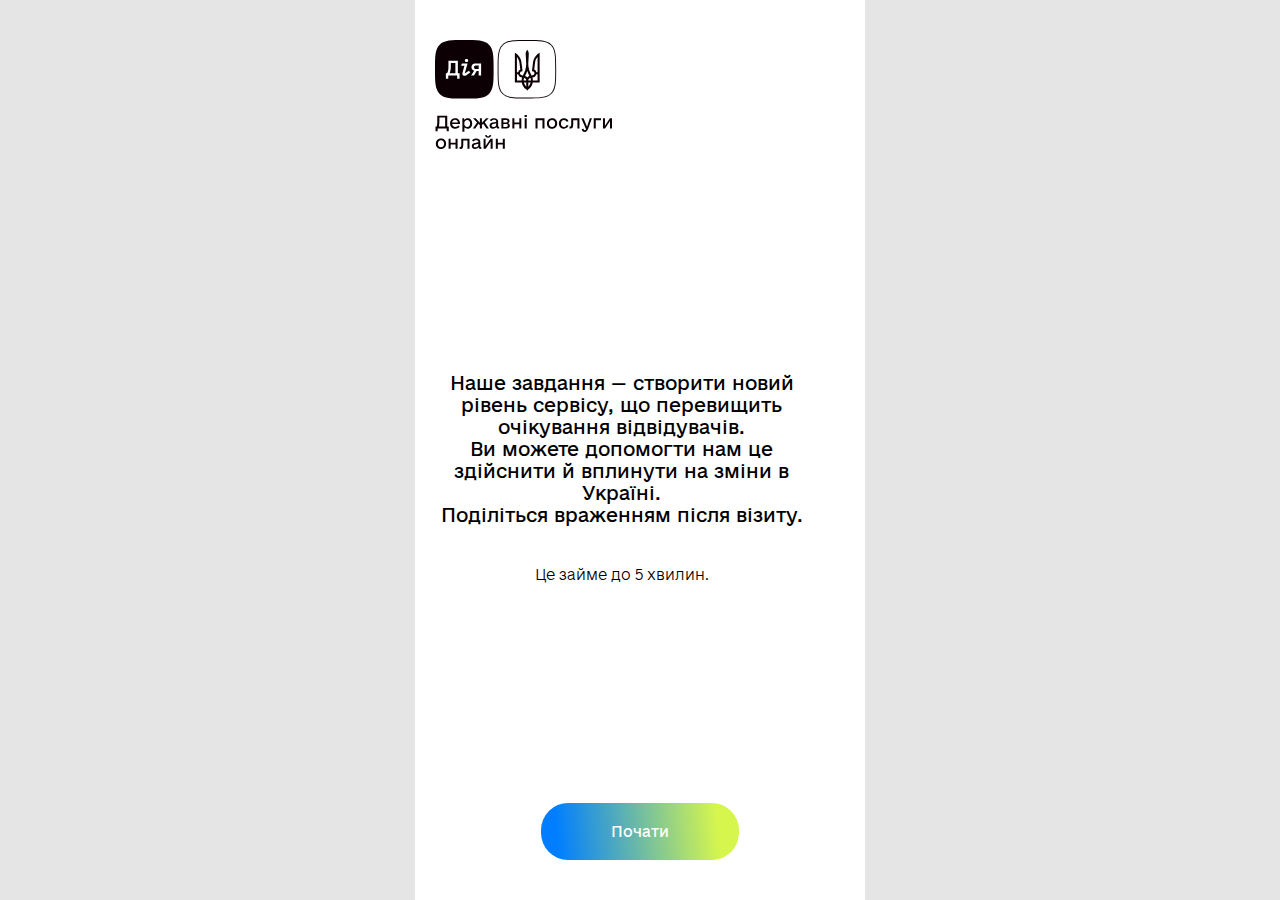
==== index.html @ e730123a "height mobile safari" ====
<!DOCTYPE html>
<html lang="en">
<head>
    <meta charset="UTF-8">
    <meta http-equiv="X-UA-Compatible" content="IE=edge">
    <meta name="viewport" content="width=device-width, initial-scale=1.0">
    <title>Дія: Державні послуги онлайн</title>

    <link rel="stylesheet" href="./font/e-Ukraine/stylesheet.css">
    <link rel="stylesheet" href="./css/style.css?456789">
</head>
<body>
    <div class="page-wrapper">
        <div class="page-inner">
            <div class="start-page">
                <div class="logo">
                    <img src="./img/logo.svg" alt="Logo">
                </div>
                <div class="text-block">
                    <div class="top-text">
                        Наше завдання — створити новий рівень сервісу, що перевищить очікування відвідувачів. <br>
                        Ви можете допомогти нам це здійснити й вплинути на зміни в Україні. <br>
                        Поділіться враженням після візиту. 
                    </div>
                    <div class="btm-text">
                        Це займе до 5 хвилин.
                    </div>
                </div>
                <div class="btn">
                    <a href="./survey.html" class="btn-active">
                        Почати
                    </a>
                </div>
            </div>
        </div>
    </div>
</body>
</html>
---- font/e-Ukraine/stylesheet.css ----
/* This stylesheet generated by Transfonter (https://transfonter.org) on October 3, 2017 10:05 PM */

@font-face {
	font-family: 'e-Ukraine';
	src: url('e-Ukraine-Light.eot');
	src: local('e-Ukraine Light'), local('e-Ukraine-Light'),
		url('e-Ukraine-Light.eot?#iefix') format('embedded-opentype'),
		url('e-Ukraine-Light.woff') format('woff'),
		url('e-Ukraine-Light.ttf') format('truetype');
	font-weight: 300;
	font-style: normal;
}

@font-face {
	font-family: 'e-Ukraine';
	src: url('e-Ukraine-MediumItalic.eot');
	src: local('e-Ukraine Medium Italic'), local('e-Ukraine-MediumItalic'),
		url('e-Ukraine-MediumItalic.eot?#iefix') format('embedded-opentype'),
		url('e-Ukraine-MediumItalic.woff') format('woff'),
		url('e-Ukraine-MediumItalic.ttf') format('truetype');
	font-weight: 500;
	font-style: italic;
}

@font-face {
	font-family: 'e-Ukraine';
	src: url('e-Ukraine-Thin.eot');
	src: local('e-Ukraine Thin'), local('e-Ukraine-Thin'),
		url('e-Ukraine-Thin.eot?#iefix') format('embedded-opentype'),
		url('e-Ukraine-Thin.woff') format('woff'),
		url('e-Ukraine-Thin.ttf') format('truetype');
	font-weight: 100;
	font-style: normal;
}



@font-face {
	font-family: 'e-Ukraine';
	src: url('e-Ukraine-UltraLight.eot');
	src: local('e-Ukraine-UltraLight'), local('e-Ukraine-UltraLight'),
		url('e-Ukraine-UltraLight.eot?#iefix') format('embedded-opentype'),
		url('e-Ukraine-UltraLight.woff') format('woff'),
		url('e-Ukraine-UltraLight.ttf') format('truetype');
	font-weight: 200;
	font-style: normal;
}
@font-face {
	font-family: 'e-Ukraine';
	src: url('e-Ukraine-Bold.eot');
	src: local('e-Ukraine Bold'), local('e-Ukraine-Bold'),
		url('e-Ukraine-Bold.eot?#iefix') format('embedded-opentype'),
		url('e-Ukraine-Bold.woff') format('woff'),
		url('e-Ukraine-Bold.ttf') format('truetype');
	font-weight: bold;
	font-style: normal;
}
@font-face {
	font-family: "e-Ukraine";
	font-display: swap;
	src: url("e-Ukraine-Regular.ttf") format("truetype");
	font-style: normal;
	font-weight: 400;
}

@font-face {
	font-family: 'e-Ukraine';
	src: url('e-Ukraine-Medium.eot');
	src: local('e-Ukraine Medium'), local('e-Ukraine-Medium'),
		url('e-Ukraine-Medium.eot?#iefix') format('embedded-opentype'),
		url('e-Ukraine-Medium.woff') format('woff'),
		url('e-Ukraine-Medium.ttf') format('truetype');
	font-weight: 500;
	font-style: normal;
}
---- css/style.css ----
html, body, div, span, applet, object, iframe, h1, h2, h3, h4, h5, h6, p, blockquote, pre, a, abbr, acronym, address, big, cite, code, del, dfn, em, img, ins, kbd, q, s, samp, small, strike, strong, sub, sup, tt, var, b, u, i, center, dl, dt, dd, ol, ul, li, fieldset, form, label, legend, table, caption, tbody, tfoot, thead, tr, th, td, article, aside, canvas, details, embed, figure, figcaption, footer, header, hgroup, menu, nav, output, ruby, section, summary, time, mark, audio, video {
  margin: 0;
  padding: 0;
  border: 0;
  font-size: 100%;
  font: inherit;
  vertical-align: baseline;
}

/* HTML5 display-role reset for older browsers */
article, aside, details, figcaption, figure, footer, header, hgroup, menu, nav, section {
  display: block;
}

body {
  line-height: 1;
}

ol, ul {
  list-style: none;
}

blockquote, q {
  quotes: none;
}

blockquote:before, blockquote:after {
  content: '';
  content: none;
}

q:before, q:after {
  content: '';
  content: none;
}

table {
  border-collapse: collapse;
  border-spacing: 0;
}

* {
  -webkit-box-sizing: border-box;
          box-sizing: border-box;
  font-family: "e-Ukraine", Helvetica, Arial;
}

*::-webkit-scrollbar-track {
  -webkit-box-shadow: inset 0 0 6px rgba(0, 0, 0, 0.3);
          box-shadow: inset 0 0 6px rgba(0, 0, 0, 0.3);
  border-radius: 5px;
  background-color: #fff;
}

*::-webkit-scrollbar {
  width: 10px;
  background-color: #fff;
}

*::-webkit-scrollbar-thumb {
  border-radius: 5px;
  -webkit-box-shadow: inset 0 0 3px rgba(0, 0, 0, 0.1);
          box-shadow: inset 0 0 3px rgba(0, 0, 0, 0.1);
  background-color: #000000;
}

html,
body {
  height: 100vh;
  height: calc(var(--vh, 1vh) * 100);
  height: -webkit-fill-available;
  min-height: initial;
  background: #E5E5E5;
}

.page-wrapper {
  max-width: 450px;
  margin: auto;
  width: 100%;
  height: -webkit-fill-available;
  height: 100%;
  height: calc(100vh - calc(100vh - 100%));
  overflow: auto;
  background: #fff;
  position: relative;
}

.page-wrapper .page-inner {
  width: 100%;
  height: 100%;
  overflow-y: auto;
  padding: 40px 20px;
}

.page-wrapper .logo {
  max-width: 180px;
}

.page-wrapper .logo img {
  width: 100%;
}

.page-wrapper .start-page {
  height: 100%;
  display: -webkit-box;
  display: -webkit-flex;
  display: -ms-flexbox;
  display: flex;
  -webkit-box-align: start;
  -webkit-align-items: flex-start;
      -ms-flex-align: start;
          align-items: flex-start;
  -webkit-box-pack: justify;
  -webkit-justify-content: space-between;
      -ms-flex-pack: justify;
          justify-content: space-between;
  -webkit-box-orient: vertical;
  -webkit-box-direction: normal;
  -webkit-flex-direction: column;
      -ms-flex-direction: column;
          flex-direction: column;
}

.page-wrapper .start-page .text-block {
  max-width: 373px;
  padding-top: 60px;
  padding-bottom: 60px;
}

.page-wrapper .start-page .text-block .top-text {
  font-family: "e-Ukraine", Helvetica, Arial;
  font-size: 18px;
  line-height: 22px;
  text-align: center;
  color: #000000;
}

.page-wrapper .start-page .text-block .btm-text {
  padding-top: 40px;
  font-family: "e-Ukraine", Helvetica, Arial;
  font-weight: 200;
  font-size: 14px;
  line-height: 17px;
  text-align: center;
  color: #000000;
}

.page-wrapper .start-page .btn {
  display: -webkit-box;
  display: -webkit-flex;
  display: -ms-flexbox;
  display: flex;
  -webkit-align-content: center;
      -ms-flex-line-pack: center;
          align-content: center;
  -webkit-box-pack: center;
  -webkit-justify-content: center;
      -ms-flex-pack: center;
          justify-content: center;
  width: 100%;
}

.page-wrapper .start-page .btn .btn-active {
  background: -webkit-linear-gradient(5.7deg, #007EFF 8.58%, #D7F64D 88.87%);
  background: -o-linear-gradient(5.7deg, #007EFF 8.58%, #D7F64D 88.87%);
  background: linear-gradient(84.3deg, #007EFF 8.58%, #D7F64D 88.87%);
  border-radius: 27px;
  padding: 20px 70px;
  font-family: "e-Ukraine", Helvetica, Arial;
  font-size: 14px;
  line-height: 17px;
  color: #FFFFFF;
  display: block;
  text-align: center;
  text-decoration: none;
  text-transform: none;
  outline: none;
}

.page-wrapper .survey-content {
  width: 100%;
}

.page-wrapper .survey-page {
  position: relative;
  min-height: 100%;
  display: -webkit-box;
  display: -webkit-flex;
  display: -ms-flexbox;
  display: flex;
  -webkit-box-align: start;
  -webkit-align-items: flex-start;
      -ms-flex-align: start;
          align-items: flex-start;
  -webkit-box-pack: justify;
  -webkit-justify-content: space-between;
      -ms-flex-pack: justify;
          justify-content: space-between;
  -webkit-box-orient: vertical;
  -webkit-box-direction: normal;
  -webkit-flex-direction: column;
      -ms-flex-direction: column;
          flex-direction: column;
}

.page-wrapper .survey-page .owl-stage {
  display: -webkit-box;
  display: -webkit-flex;
  display: -ms-flexbox;
  display: flex;
  -webkit-box-align: center;
  -webkit-align-items: center;
      -ms-flex-align: center;
          align-items: center;
}

.page-wrapper .survey-page .owl-item {
  height: 0;
  -webkit-transition: none;
  -o-transition: none;
  transition: none;
  overflow: hidden;
}

.page-wrapper .survey-page .owl-item.active {
  height: auto;
}

.page-wrapper .survey-page .questions-list .question-wrap {
  padding: 10px;
  -webkit-transition: opacity 0.3s ease-in;
  -o-transition: opacity 0.3s ease-in;
  transition: opacity 0.3s ease-in;
}

.page-wrapper .survey-page .questions-list .question-wrap .name {
  font-family: "e-Ukraine", Helvetica, Arial;
  font-style: normal;
  font-weight: normal;
  font-size: 18px;
  line-height: 22px;
  color: #000000;
  padding-top: 20px;
}

.page-wrapper .survey-page .questions-list .question-wrap .answers-list {
  padding-top: 20px;
}

.page-wrapper .survey-page .questions-list .question-wrap .answers-list .answer-item {
  padding-bottom: 20px;
}

.page-wrapper .survey-page .questions-list .question-wrap .answers-list .answer-item input[type=radio],
.page-wrapper .survey-page .questions-list .question-wrap .answers-list .answer-item input[type=checkbox] {
  display: none;
}

.page-wrapper .survey-page .questions-list .question-wrap .answers-list .answer-item input[type=radio]:checked ~ label,
.page-wrapper .survey-page .questions-list .question-wrap .answers-list .answer-item input[type=checkbox]:checked ~ label {
  color: #FFFFFF;
  border-color: #fff;
  background-position: left;
}

.page-wrapper .survey-page .questions-list .question-wrap .answers-list .answer-item p {
  padding: 20px;
  font-family: "e-Ukraine", Helvetica, Arial;
  font-weight: 200;
  font-size: 14px;
  line-height: 17px;
  color: #000000;
  outline: none;
  width: 100%;
  border: none;
  resize: none;
}

.page-wrapper .survey-page .questions-list .question-wrap .answers-list .answer-item textarea {
  padding: 20px;
  font-family: "e-Ukraine", Helvetica, Arial;
  font-weight: 200;
  font-size: 14px;
  line-height: 17px;
  color: #000000;
  outline: none;
  width: 100%;
  border: none;
  resize: none;
  border-bottom: 0.8px solid #000000;
}

.page-wrapper .survey-page .questions-list .question-wrap .answers-list .answer-item label {
  border: 0.8px solid #000000;
  -webkit-box-sizing: border-box;
          box-sizing: border-box;
  border-radius: 27px;
  padding: 10px 20px;
  min-width: 225px;
  min-height: 55px;
  font-family: "e-Ukraine", Helvetica, Arial;
  font-weight: 200;
  font-size: 14px;
  line-height: 17px;
  color: #000000;
  text-align: center;
  display: -webkit-inline-box;
  display: -webkit-inline-flex;
  display: -ms-inline-flexbox;
  display: inline-flex;
  -webkit-box-align: center;
  -webkit-align-items: center;
      -ms-flex-align: center;
          align-items: center;
  -webkit-box-pack: center;
  -webkit-justify-content: center;
      -ms-flex-pack: center;
          justify-content: center;
  background: -webkit-linear-gradient(5.7deg, #007EFF 3%, #D7F64D 35%, #fff 70%, #fff 100%);
  background: -o-linear-gradient(5.7deg, #007EFF 3%, #D7F64D 35%, #fff 70%, #fff 100%);
  background: linear-gradient(84.3deg, #007EFF 3%, #D7F64D 35%, #fff 70%, #fff 100%);
  background-position: right;
  -webkit-background-size: 300% 100%;
          background-size: 300% 100%;
  -webkit-transition: background-position 0.3s ease-in, border-color 0.3s, color 0.3s;
  -o-transition: background-position 0.3s ease-in, border-color 0.3s, color 0.3s;
  transition: background-position 0.3s ease-in, border-color 0.3s, color 0.3s;
}

.page-wrapper .survey-page .questions-list .question-wrap .answers-wd-100 .answer-item label {
  width: 100%;
}

.page-wrapper .survey-page .questions-list .btn-wrap {
  display: -webkit-box;
  display: -webkit-flex;
  display: -ms-flexbox;
  display: flex;
  -webkit-box-align: center;
  -webkit-align-items: center;
      -ms-flex-align: center;
          align-items: center;
  -webkit-box-pack: center;
  -webkit-justify-content: center;
      -ms-flex-pack: center;
          justify-content: center;
  margin-top: 40px;
  margin-bottom: 40px;
}

.page-wrapper .survey-page .questions-list .btn-wrap .btn-next {
  background: -webkit-linear-gradient(5.7deg, #007EFF 8.58%, #D7F64D 88.87%);
  background: -o-linear-gradient(5.7deg, #007EFF 8.58%, #D7F64D 88.87%);
  background: linear-gradient(84.3deg, #007EFF 8.58%, #D7F64D 88.87%);
  border-radius: 27px;
  padding: 20px 70px;
  font-family: "e-Ukraine", Helvetica, Arial;
  font-size: 14px;
  line-height: 17px;
  color: #FFFFFF;
  display: block;
  text-align: center;
  text-decoration: none;
  text-transform: none;
  outline: none;
  max-width: 255px;
  cursor: pointer;
  display: none;
  border: none;
}

.page-wrapper .survey-page .questions-list .hidden {
  display: none;
  width: 0px;
  max-width: 0px;
}

.page-wrapper .survey-btm {
  position: relative;
  bottom: 0px;
  left: 0px;
  right: 0px;
  height: 40px;
  width: 100%;
}

.page-wrapper .survey-btm .line {
  position: absolute;
  bottom: 0px;
  left: 0px;
  right: 0px;
  background: #0C0005;
  border-radius: 20.5px;
  height: 5px;
  -webkit-transition: width 0.3s ease-in;
  -o-transition: width 0.3s ease-in;
  transition: width 0.3s ease-in;
}

@media all and (max-height: 750px) {
  .page-wrapper .page-inner {
    padding: 20px;
  }
  .page-wrapper .logo {
    max-width: 100px;
    height: 60px;
  }
  .page-wrapper .survey-btm {
    height: 20px;
  }
  .page-wrapper .survey-page .questions-list .question-wrap .name {
    font-size: 16px;
    line-height: 20px;
  }
  .page-wrapper .survey-page .questions-list .question-wrap .answers-list .answer-item {
    padding-bottom: 15px;
  }
  .page-wrapper .survey-page .questions-list .question-wrap .answers-list .answer-item label {
    font-size: 12px;
    line-height: 15px;
    min-height: 45px;
  }
}

@media all and (max-height: 550px) {
  .page-wrapper .page-inner {
    padding: 15px;
  }
  .page-wrapper .logo {
    max-width: 80px;
    height: 50px;
  }
  .page-wrapper .survey-btm {
    height: 20px;
  }
  .page-wrapper .survey-page .questions-list .question-wrap .name {
    font-size: 14px;
    line-height: 16px;
  }
  .page-wrapper .survey-page .questions-list .question-wrap .answers-list .answer-item {
    padding-bottom: 10px;
  }
  .page-wrapper .survey-page .questions-list .question-wrap .answers-list .answer-item label {
    font-size: 12px;
    line-height: 14px;
    min-height: 40px;
  }
}
/*# sourceMappingURL=style.css.map */
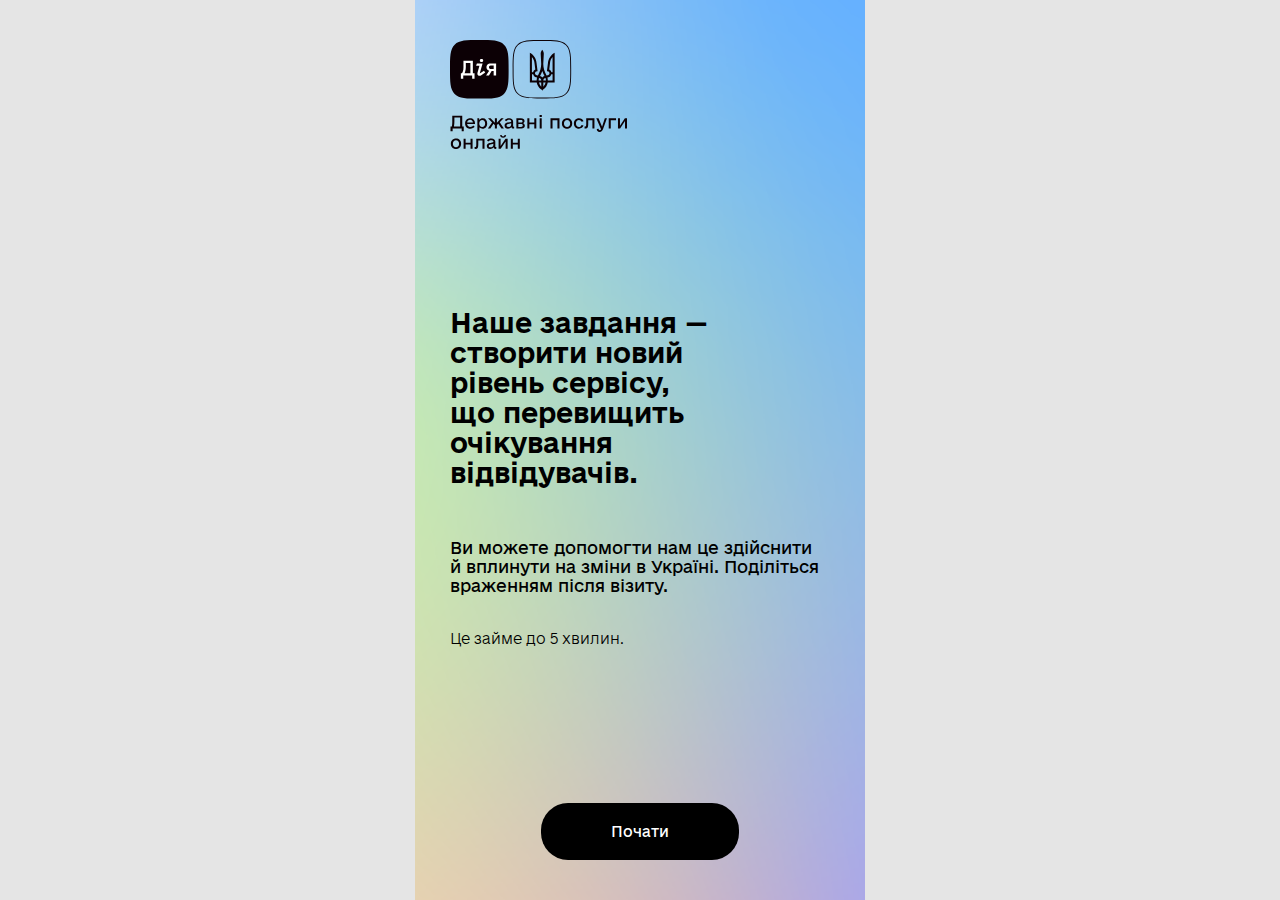
==== commit fcdf2ea0: "version 2" ====
--- a/index.html
+++ b/index.html
@@ -7,32 +7,41 @@
     <title>Дія: Державні послуги онлайн</title>
 
     <link rel="stylesheet" href="./font/e-Ukraine/stylesheet.css">
-    <link rel="stylesheet" href="./css/style.css?456789">
+    <link rel="stylesheet" href="./css/style.css?465784367">
+
+    <script src="./js/jquery-3.4.0.min.js"></script>
 </head>
 <body>
     <div class="page-wrapper">
-        <div class="page-inner">
-            <div class="start-page">
-                <div class="logo">
-                    <img src="./img/logo.svg" alt="Logo">
+        <div class="page-inner start-page">
+            <div class="logo">
+                <img src="./img/logo.svg" alt="Logo">
+            </div>
+            <div class="text-block">
+                <div class="top-text">
+                    Наше завдання — <br>
+                    створити новий <br>
+                    рівень сервісу, <br>
+                    що перевищить <br>
+                    очікування <br>
+                    відвідувачів.
                 </div>
-                <div class="text-block">
-                    <div class="top-text">
-                        Наше завдання — створити новий рівень сервісу, що перевищить очікування відвідувачів. <br>
-                        Ви можете допомогти нам це здійснити й вплинути на зміни в Україні. <br>
-                        Поділіться враженням після візиту. 
-                    </div>
-                    <div class="btm-text">
-                        Це займе до 5 хвилин.
-                    </div>
+                <div class="middle-text">
+                    Ви можете допомогти нам це здійснити й вплинути на зміни 
+                    в Україні. 
+                    Поділіться враженням після візиту. 
                 </div>
-                <div class="btn">
-                    <a href="./survey.html" class="btn-active">
-                        Почати
-                    </a>
+                <div class="btm-text">
+                    Це займе до 5 хвилин.
                 </div>
+            </div>
+            <div class="btn">
+                <a href="./survey.html" class="btn-active">
+                    Почати
+                </a>
             </div>
         </div>
     </div>
+    <script src="./js/script.js"></script>
 </body>
 </html>--- a/font/e-Ukraine/stylesheet.css
+++ b/font/e-Ukraine/stylesheet.css
@@ -9,17 +9,6 @@
 		url('e-Ukraine-Light.ttf') format('truetype');
 	font-weight: 300;
 	font-style: normal;
-}
-
-@font-face {
-	font-family: 'e-Ukraine';
-	src: url('e-Ukraine-MediumItalic.eot');
-	src: local('e-Ukraine Medium Italic'), local('e-Ukraine-MediumItalic'),
-		url('e-Ukraine-MediumItalic.eot?#iefix') format('embedded-opentype'),
-		url('e-Ukraine-MediumItalic.woff') format('woff'),
-		url('e-Ukraine-MediumItalic.ttf') format('truetype');
-	font-weight: 500;
-	font-style: italic;
 }
 
 @font-face {
--- a/css/style.css
+++ b/css/style.css
@@ -48,28 +48,31 @@
 *::-webkit-scrollbar-track {
   -webkit-box-shadow: inset 0 0 6px rgba(0, 0, 0, 0.3);
           box-shadow: inset 0 0 6px rgba(0, 0, 0, 0.3);
-  border-radius: 5px;
+  border-radius: 3px;
   background-color: #fff;
 }
 
 *::-webkit-scrollbar {
-  width: 10px;
+  width: 3px;
   background-color: #fff;
 }
 
 *::-webkit-scrollbar-thumb {
-  border-radius: 5px;
+  border-radius: 3px;
   -webkit-box-shadow: inset 0 0 3px rgba(0, 0, 0, 0.1);
           box-shadow: inset 0 0 3px rgba(0, 0, 0, 0.1);
   background-color: #000000;
 }
 
+:root {
+  --app-height: 100%;
+}
+
 html,
 body {
+  width: 100vw;
   height: 100vh;
-  height: calc(var(--vh, 1vh) * 100);
-  height: -webkit-fill-available;
-  min-height: initial;
+  height: var(--app-height);
   background: #E5E5E5;
 }
 
@@ -77,9 +80,7 @@
   max-width: 450px;
   margin: auto;
   width: 100%;
-  height: -webkit-fill-available;
   height: 100%;
-  height: calc(100vh - calc(100vh - 100%));
   overflow: auto;
   background: #fff;
   position: relative;
@@ -89,7 +90,7 @@
   width: 100%;
   height: 100%;
   overflow-y: auto;
-  padding: 40px 20px;
+  padding: 40px 35px;
 }
 
 .page-wrapper .logo {
@@ -100,7 +101,8 @@
   width: 100%;
 }
 
-.page-wrapper .start-page {
+.page-wrapper .start-page,
+.page-wrapper .last-page {
   height: 100%;
   display: -webkit-box;
   display: -webkit-flex;
@@ -119,33 +121,50 @@
   -webkit-flex-direction: column;
       -ms-flex-direction: column;
           flex-direction: column;
-}
-
-.page-wrapper .start-page .text-block {
+  background: url(./../img/start-page-bg.png);
+  background-position: center;
+  background-repeat: no-repeat;
+  -webkit-background-size: cover;
+          background-size: cover;
+}
+
+.page-wrapper .start-page .text-block,
+.page-wrapper .last-page .text-block {
   max-width: 373px;
-  padding-top: 60px;
-  padding-bottom: 60px;
-}
-
-.page-wrapper .start-page .text-block .top-text {
-  font-family: "e-Ukraine", Helvetica, Arial;
-  font-size: 18px;
-  line-height: 22px;
-  text-align: center;
-  color: #000000;
-}
-
-.page-wrapper .start-page .text-block .btm-text {
   padding-top: 40px;
+  padding-bottom: 40px;
+}
+
+.page-wrapper .start-page .text-block .top-text,
+.page-wrapper .last-page .text-block .top-text {
+  font-family: "e-Ukraine", Helvetica, Arial;
+  font-weight: 600;
+  font-size: 26px;
+  line-height: 30px;
+  color: #000000;
+}
+
+.page-wrapper .start-page .text-block .middle-text,
+.page-wrapper .last-page .text-block .middle-text {
+  font-family: "e-Ukraine", Helvetica, Arial;
+  font-size: 16px;
+  line-height: 19px;
+  color: #000000;
+  padding-top: 50px;
+}
+
+.page-wrapper .start-page .text-block .btm-text,
+.page-wrapper .last-page .text-block .btm-text {
+  padding-top: 35px;
   font-family: "e-Ukraine", Helvetica, Arial;
   font-weight: 200;
   font-size: 14px;
   line-height: 17px;
-  text-align: center;
-  color: #000000;
-}
-
-.page-wrapper .start-page .btn {
+  color: #000000;
+}
+
+.page-wrapper .start-page .btn,
+.page-wrapper .last-page .btn {
   display: -webkit-box;
   display: -webkit-flex;
   display: -ms-flexbox;
@@ -160,10 +179,9 @@
   width: 100%;
 }
 
-.page-wrapper .start-page .btn .btn-active {
-  background: -webkit-linear-gradient(5.7deg, #007EFF 8.58%, #D7F64D 88.87%);
-  background: -o-linear-gradient(5.7deg, #007EFF 8.58%, #D7F64D 88.87%);
-  background: linear-gradient(84.3deg, #007EFF 8.58%, #D7F64D 88.87%);
+.page-wrapper .start-page .btn .btn-active,
+.page-wrapper .last-page .btn .btn-active {
+  background: #000000;
   border-radius: 27px;
   padding: 20px 70px;
   font-family: "e-Ukraine", Helvetica, Arial;
@@ -175,6 +193,21 @@
   text-decoration: none;
   text-transform: none;
   outline: none;
+  max-width: 100%;
+}
+
+.page-wrapper .last-page {
+  -webkit-box-pack: center;
+  -webkit-justify-content: center;
+      -ms-flex-pack: center;
+          justify-content: center;
+}
+
+.page-wrapper .last-page .logo {
+  position: absolute;
+  top: 40px;
+  left: 35px;
+  right: 35px;
 }
 
 .page-wrapper .survey-content {
@@ -226,14 +259,30 @@
   height: auto;
 }
 
-.page-wrapper .survey-page .questions-list .question-wrap {
-  padding: 10px;
+.page-wrapper .survey-page .contact-list {
+  padding-top: 30px;
+}
+
+.page-wrapper .survey-page .contact-list .btn-next {
+  display: block !important;
+}
+
+.page-wrapper .survey-page .questions-list,
+.page-wrapper .survey-page .contact-list {
+  margin-left: -5px;
+  margin-right: -5px;
+}
+
+.page-wrapper .survey-page .questions-list .question-wrap,
+.page-wrapper .survey-page .contact-list .question-wrap {
+  padding: 5px;
   -webkit-transition: opacity 0.3s ease-in;
   -o-transition: opacity 0.3s ease-in;
   transition: opacity 0.3s ease-in;
 }
 
-.page-wrapper .survey-page .questions-list .question-wrap .name {
+.page-wrapper .survey-page .questions-list .question-wrap .name,
+.page-wrapper .survey-page .contact-list .question-wrap .name {
   font-family: "e-Ukraine", Helvetica, Arial;
   font-style: normal;
   font-weight: normal;
@@ -243,27 +292,41 @@
   padding-top: 20px;
 }
 
-.page-wrapper .survey-page .questions-list .question-wrap .answers-list {
+.page-wrapper .survey-page .questions-list .question-wrap .answers-list,
+.page-wrapper .survey-page .contact-list .question-wrap .answers-list {
   padding-top: 20px;
-}
-
-.page-wrapper .survey-page .questions-list .question-wrap .answers-list .answer-item {
+  pointer-events: auto !important;
+}
+
+.page-wrapper .survey-page .questions-list .question-wrap .answers-list .sub-answer,
+.page-wrapper .survey-page .contact-list .question-wrap .answers-list .sub-answer {
+  width: 100%;
+  max-width: 100%;
+}
+
+.page-wrapper .survey-page .questions-list .question-wrap .answers-list .answer-item,
+.page-wrapper .survey-page .contact-list .question-wrap .answers-list .answer-item {
   padding-bottom: 20px;
 }
 
 .page-wrapper .survey-page .questions-list .question-wrap .answers-list .answer-item input[type=radio],
-.page-wrapper .survey-page .questions-list .question-wrap .answers-list .answer-item input[type=checkbox] {
+.page-wrapper .survey-page .questions-list .question-wrap .answers-list .answer-item input[type=checkbox],
+.page-wrapper .survey-page .contact-list .question-wrap .answers-list .answer-item input[type=radio],
+.page-wrapper .survey-page .contact-list .question-wrap .answers-list .answer-item input[type=checkbox] {
   display: none;
 }
 
 .page-wrapper .survey-page .questions-list .question-wrap .answers-list .answer-item input[type=radio]:checked ~ label,
-.page-wrapper .survey-page .questions-list .question-wrap .answers-list .answer-item input[type=checkbox]:checked ~ label {
+.page-wrapper .survey-page .questions-list .question-wrap .answers-list .answer-item input[type=checkbox]:checked ~ label,
+.page-wrapper .survey-page .contact-list .question-wrap .answers-list .answer-item input[type=radio]:checked ~ label,
+.page-wrapper .survey-page .contact-list .question-wrap .answers-list .answer-item input[type=checkbox]:checked ~ label {
   color: #FFFFFF;
   border-color: #fff;
   background-position: left;
 }
 
-.page-wrapper .survey-page .questions-list .question-wrap .answers-list .answer-item p {
+.page-wrapper .survey-page .questions-list .question-wrap .answers-list .answer-item p,
+.page-wrapper .survey-page .contact-list .question-wrap .answers-list .answer-item p {
   padding: 20px;
   font-family: "e-Ukraine", Helvetica, Arial;
   font-weight: 200;
@@ -276,7 +339,8 @@
   resize: none;
 }
 
-.page-wrapper .survey-page .questions-list .question-wrap .answers-list .answer-item textarea {
+.page-wrapper .survey-page .questions-list .question-wrap .answers-list .answer-item textarea,
+.page-wrapper .survey-page .contact-list .question-wrap .answers-list .answer-item textarea {
   padding: 20px;
   font-family: "e-Ukraine", Helvetica, Arial;
   font-weight: 200;
@@ -287,10 +351,42 @@
   width: 100%;
   border: none;
   resize: none;
-  border-bottom: 0.8px solid #000000;
-}
-
-.page-wrapper .survey-page .questions-list .question-wrap .answers-list .answer-item label {
+  border-radius: 0px;
+  min-height: 57px;
+}
+
+.page-wrapper .survey-page .questions-list .question-wrap .answers-list .answer-item textarea:focus ~ .line,
+.page-wrapper .survey-page .contact-list .question-wrap .answers-list .answer-item textarea:focus ~ .line {
+  background-position: right;
+}
+
+.page-wrapper .survey-page .questions-list .question-wrap .answers-list .answer-item .textarea-wrap,
+.page-wrapper .survey-page .contact-list .question-wrap .answers-list .answer-item .textarea-wrap {
+  position: relative;
+}
+
+.page-wrapper .survey-page .questions-list .question-wrap .answers-list .answer-item .textarea-wrap .line,
+.page-wrapper .survey-page .contact-list .question-wrap .answers-list .answer-item .textarea-wrap .line {
+  display: block;
+  position: absolute;
+  bottom: 0px;
+  left: 0px;
+  right: 0px;
+  background: -webkit-gradient(linear, left top, right top, from(#C3AAB2), color-stop(33.3%, #C3AAB2), color-stop(70%, #C3AAB2), color-stop(82.66%, #9ec), color-stop(90.7%, #80C0C8), to(#4B8BFA));
+  background: -webkit-linear-gradient(left, #C3AAB2 0%, #C3AAB2 33.3%, #C3AAB2 70%, #9ec 82.66%, #80C0C8 90.7%, #4B8BFA 100%);
+  background: -o-linear-gradient(left, #C3AAB2 0%, #C3AAB2 33.3%, #C3AAB2 70%, #9ec 82.66%, #80C0C8 90.7%, #4B8BFA 100%);
+  background: linear-gradient(90deg, #C3AAB2 0%, #C3AAB2 33.3%, #C3AAB2 70%, #9ec 82.66%, #80C0C8 90.7%, #4B8BFA 100%);
+  background-position: left;
+  -webkit-background-size: 300% 100%;
+          background-size: 300% 100%;
+  height: 2px;
+  -webkit-transition: background-position 0.3s ease-in;
+  -o-transition: background-position 0.3s ease-in;
+  transition: background-position 0.3s ease-in;
+}
+
+.page-wrapper .survey-page .questions-list .question-wrap .answers-list .answer-item label,
+.page-wrapper .survey-page .contact-list .question-wrap .answers-list .answer-item label {
   border: 0.8px solid #000000;
   -webkit-box-sizing: border-box;
           box-sizing: border-box;
@@ -327,11 +423,59 @@
   transition: background-position 0.3s ease-in, border-color 0.3s, color 0.3s;
 }
 
-.page-wrapper .survey-page .questions-list .question-wrap .answers-wd-100 .answer-item label {
-  width: 100%;
-}
-
-.page-wrapper .survey-page .questions-list .btn-wrap {
+.page-wrapper .survey-page .questions-list .question-wrap .range-labels,
+.page-wrapper .survey-page .contact-list .question-wrap .range-labels {
+  display: -webkit-box;
+  display: -webkit-flex;
+  display: -ms-flexbox;
+  display: flex;
+  -webkit-align-content: center;
+      -ms-flex-line-pack: center;
+          align-content: center;
+  -webkit-box-pack: justify;
+  -webkit-justify-content: space-between;
+      -ms-flex-pack: justify;
+          justify-content: space-between;
+  margin-top: -45px;
+}
+
+.page-wrapper .survey-page .questions-list .question-wrap .range-labels .label,
+.page-wrapper .survey-page .contact-list .question-wrap .range-labels .label {
+  font-family: "e-Ukraine", Helvetica, Arial;
+  font-weight: 200;
+  font-size: 12px;
+  line-height: 17px;
+  color: #000000;
+  font-style: italic;
+  max-width: 120px;
+  opacity: 0;
+  -webkit-transition: opacity 0.3s ease-in;
+  -o-transition: opacity 0.3s ease-in;
+  transition: opacity 0.3s ease-in;
+}
+
+.page-wrapper .survey-page .questions-list .question-wrap .range-labels .label.active,
+.page-wrapper .survey-page .contact-list .question-wrap .range-labels .label.active {
+  opacity: 1;
+}
+
+.page-wrapper .survey-page .questions-list .question-wrap .range-labels .label.label-0,
+.page-wrapper .survey-page .contact-list .question-wrap .range-labels .label.label-0 {
+  text-align: left;
+}
+
+.page-wrapper .survey-page .questions-list .question-wrap .range-labels .label.label-10,
+.page-wrapper .survey-page .contact-list .question-wrap .range-labels .label.label-10 {
+  text-align: right;
+}
+
+.page-wrapper .survey-page .questions-list .question-wrap .answers-wd-100 .answer-item label,
+.page-wrapper .survey-page .contact-list .question-wrap .answers-wd-100 .answer-item label {
+  width: 100%;
+}
+
+.page-wrapper .survey-page .questions-list .btn-wrap,
+.page-wrapper .survey-page .contact-list .btn-wrap {
   display: -webkit-box;
   display: -webkit-flex;
   display: -ms-flexbox;
@@ -348,10 +492,9 @@
   margin-bottom: 40px;
 }
 
-.page-wrapper .survey-page .questions-list .btn-wrap .btn-next {
-  background: -webkit-linear-gradient(5.7deg, #007EFF 8.58%, #D7F64D 88.87%);
-  background: -o-linear-gradient(5.7deg, #007EFF 8.58%, #D7F64D 88.87%);
-  background: linear-gradient(84.3deg, #007EFF 8.58%, #D7F64D 88.87%);
+.page-wrapper .survey-page .questions-list .btn-wrap .btn-next,
+.page-wrapper .survey-page .contact-list .btn-wrap .btn-next {
+  background: #000000;
   border-radius: 27px;
   padding: 20px 70px;
   font-family: "e-Ukraine", Helvetica, Arial;
@@ -364,12 +507,14 @@
   text-transform: none;
   outline: none;
   max-width: 255px;
+  min-width: 200px;
   cursor: pointer;
   display: none;
   border: none;
 }
 
-.page-wrapper .survey-page .questions-list .hidden {
+.page-wrapper .survey-page .questions-list .hidden,
+.page-wrapper .survey-page .contact-list .hidden {
   display: none;
   width: 0px;
   max-width: 0px;
@@ -389,28 +534,33 @@
   bottom: 0px;
   left: 0px;
   right: 0px;
+  height: 5px;
+  background: #E5E5E5;
+}
+
+.page-wrapper .survey-btm .line .progress-line {
+  position: absolute;
+  bottom: 0px;
+  left: 0px;
+  right: 0px;
+  width: 0px;
   background: #0C0005;
-  border-radius: 20.5px;
   height: 5px;
   -webkit-transition: width 0.3s ease-in;
   -o-transition: width 0.3s ease-in;
   transition: width 0.3s ease-in;
 }
 
-@media all and (max-height: 750px) {
+@media screen and (max-width: 375px) {
   .page-wrapper .page-inner {
-    padding: 20px;
+    padding: 30px 20px;
   }
   .page-wrapper .logo {
     max-width: 100px;
-    height: 60px;
-  }
-  .page-wrapper .survey-btm {
-    height: 20px;
   }
   .page-wrapper .survey-page .questions-list .question-wrap .name {
     font-size: 16px;
-    line-height: 20px;
+    line-height: 18px;
   }
   .page-wrapper .survey-page .questions-list .question-wrap .answers-list .answer-item {
     padding-bottom: 15px;
@@ -418,32 +568,8 @@
   .page-wrapper .survey-page .questions-list .question-wrap .answers-list .answer-item label {
     font-size: 12px;
     line-height: 15px;
-    min-height: 45px;
+    padding: 10px 20px;
+    min-height: 50px;
   }
 }
-
-@media all and (max-height: 550px) {
-  .page-wrapper .page-inner {
-    padding: 15px;
-  }
-  .page-wrapper .logo {
-    max-width: 80px;
-    height: 50px;
-  }
-  .page-wrapper .survey-btm {
-    height: 20px;
-  }
-  .page-wrapper .survey-page .questions-list .question-wrap .name {
-    font-size: 14px;
-    line-height: 16px;
-  }
-  .page-wrapper .survey-page .questions-list .question-wrap .answers-list .answer-item {
-    padding-bottom: 10px;
-  }
-  .page-wrapper .survey-page .questions-list .question-wrap .answers-list .answer-item label {
-    font-size: 12px;
-    line-height: 14px;
-    min-height: 40px;
-  }
-}
 /*# sourceMappingURL=style.css.map */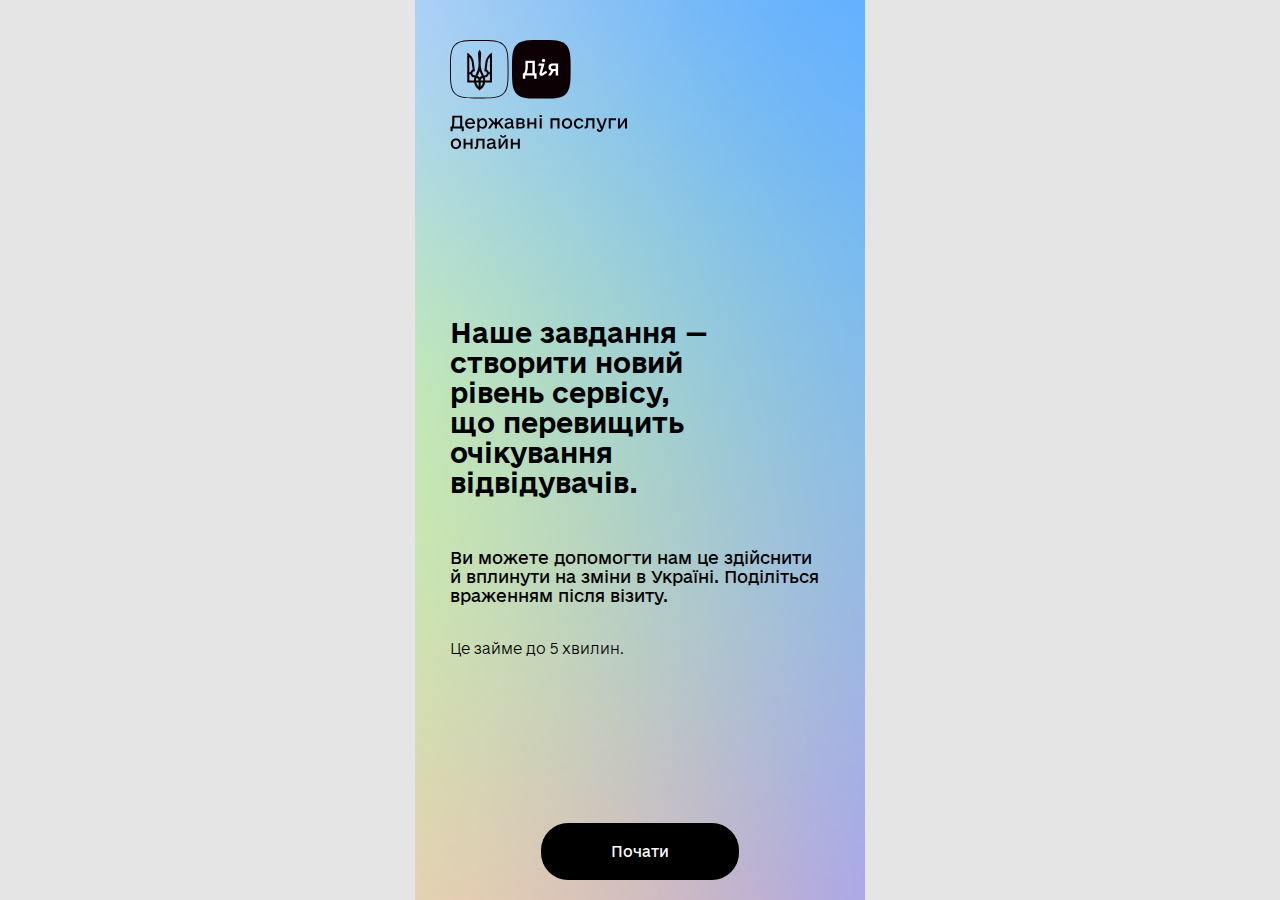
==== commit 9dbfc051: "new thanks page" ====
--- a/index.html
+++ b/index.html
@@ -7,7 +7,7 @@
     <title>Дія: Державні послуги онлайн</title>
 
     <link rel="stylesheet" href="./font/e-Ukraine/stylesheet.css">
-    <link rel="stylesheet" href="./css/style.css?465784367">
+    <link rel="stylesheet" href="./css/style.css?477453453">
 
     <script src="./js/jquery-3.4.0.min.js"></script>
 </head>
@@ -15,7 +15,7 @@
     <div class="page-wrapper">
         <div class="page-inner start-page">
             <div class="logo">
-                <img src="./img/logo.svg" alt="Logo">
+                <img src="./img/logo.svg?567890" alt="Logo">
             </div>
             <div class="text-block">
                 <div class="top-text">
@@ -42,6 +42,6 @@
             </div>
         </div>
     </div>
-    <script src="./js/script.js"></script>
+    <script src="./js/script.js?456789"></script>
 </body>
 </html>--- a/css/style.css
+++ b/css/style.css
@@ -90,7 +90,7 @@
   width: 100%;
   height: 100%;
   overflow-y: auto;
-  padding: 40px 35px;
+  padding: 40px 35px 20px;
 }
 
 .page-wrapper .logo {
@@ -197,21 +197,182 @@
 }
 
 .page-wrapper .last-page {
+  -webkit-box-pack: justify;
+  -webkit-justify-content: space-between;
+      -ms-flex-pack: justify;
+          justify-content: space-between;
+}
+
+.page-wrapper .last-page .footer {
+  display: -webkit-box;
+  display: -webkit-flex;
+  display: -ms-flexbox;
+  display: flex;
+  -webkit-box-align: end;
+  -webkit-align-items: flex-end;
+      -ms-flex-align: end;
+          align-items: flex-end;
+  -webkit-box-pack: justify;
+  -webkit-justify-content: space-between;
+      -ms-flex-pack: justify;
+          justify-content: space-between;
+  width: 100%;
+}
+
+.page-wrapper .last-page .footer .btns-app a {
+  width: 128px;
+  height: 40px;
+  margin-bottom: 20px;
+  outline: none;
+  cursor: pointer;
+  text-decoration: none;
+  display: block;
+}
+
+.page-wrapper .last-page .footer .btns-app a.store-apple {
+  background: url(./../img/btn-app-store.svg);
+  background-position: center;
+  background-repeat: no-repeat;
+  -webkit-background-size: contain;
+          background-size: contain;
+}
+
+.page-wrapper .last-page .footer .btns-app a.store-google {
+  background: url(./../img/btn-google-pay.svg);
+  background-position: center;
+  background-repeat: no-repeat;
+  -webkit-background-size: contain;
+          background-size: contain;
+}
+
+.page-wrapper .last-page .footer .btns-app a.store-app-gallery {
+  background: url(./../img/btn-app-gallery.svg);
+  background-position: center;
+  background-repeat: no-repeat;
+  -webkit-background-size: contain;
+          background-size: contain;
+}
+
+.page-wrapper .last-page .footer .footer-logo {
+  width: 115px;
+}
+
+.page-wrapper .last-page .footer .footer-logo img {
+  width: 100%;
+}
+
+.page-wrapper .survey-content {
+  width: 100%;
+  -webkit-box-flex: 1;
+  -webkit-flex: 1 0 auto;
+      -ms-flex: 1 0 auto;
+          flex: 1 0 auto;
+  display: -webkit-box;
+  display: -webkit-flex;
+  display: -ms-flexbox;
+  display: flex;
+  -webkit-box-orient: vertical;
+  -webkit-box-direction: normal;
+  -webkit-flex-direction: column;
+      -ms-flex-direction: column;
+          flex-direction: column;
+}
+
+.page-wrapper .survey-content form {
+  -webkit-box-flex: 1;
+  -webkit-flex: 1 0 auto;
+      -ms-flex: 1 0 auto;
+          flex: 1 0 auto;
+  display: -webkit-box;
+  display: -webkit-flex;
+  display: -ms-flexbox;
+  display: flex;
+  -webkit-box-orient: vertical;
+  -webkit-box-direction: normal;
+  -webkit-flex-direction: column;
+      -ms-flex-direction: column;
+          flex-direction: column;
   -webkit-box-pack: center;
   -webkit-justify-content: center;
       -ms-flex-pack: center;
           justify-content: center;
 }
 
-.page-wrapper .last-page .logo {
+.page-wrapper .survey-content .contact-list.owl-carousel {
+  -webkit-box-flex: 1;
+  -webkit-flex: 1 0 auto;
+      -ms-flex: 1 0 auto;
+          flex: 1 0 auto;
+  display: -webkit-box;
+  display: -webkit-flex;
+  display: -ms-flexbox;
+  display: flex;
+}
+
+.page-wrapper .survey-content .contact-list.owl-carousel.owl-carousel .question-wrap {
+  max-width: 100%;
+  display: -webkit-box;
+  display: -webkit-flex;
+  display: -ms-flexbox;
+  display: flex;
+  -webkit-box-orient: vertical;
+  -webkit-box-direction: normal;
+  -webkit-flex-direction: column;
+      -ms-flex-direction: column;
+          flex-direction: column;
+  -webkit-box-align: start;
+  -webkit-align-items: flex-start;
+      -ms-flex-align: start;
+          align-items: flex-start;
+  -webkit-box-pack: center;
+  -webkit-justify-content: center;
+      -ms-flex-pack: center;
+          justify-content: center;
+  position: relative;
+  padding-bottom: 80px;
+}
+
+.page-wrapper .survey-content .contact-list.owl-carousel.owl-carousel .question-wrap .btn-wrap {
   position: absolute;
-  top: 40px;
-  left: 35px;
-  right: 35px;
-}
-
-.page-wrapper .survey-content {
-  width: 100%;
+  bottom: 0px;
+  left: 0px;
+  right: 0px;
+  margin-bottom: 0px;
+}
+
+.page-wrapper .survey-content .owl-stage {
+  -webkit-box-flex: 1;
+  -webkit-flex: 1 0 auto;
+      -ms-flex: 1 0 auto;
+          flex: 1 0 auto;
+  display: -webkit-box;
+  display: -webkit-flex;
+  display: -ms-flexbox;
+  display: flex;
+  height: 100%;
+}
+
+.page-wrapper .survey-content .owl-item.active {
+  height: 100% !important;
+}
+
+.page-wrapper .survey-content .owl-item {
+  -webkit-box-flex: 1;
+  -webkit-flex: 1 0 auto;
+      -ms-flex: 1 0 auto;
+          flex: 1 0 auto;
+  display: -webkit-box;
+  display: -webkit-flex;
+  display: -ms-flexbox;
+  display: flex;
+  height: 100%;
+}
+
+.page-wrapper .survey-content .question-wrap {
+  -webkit-box-flex: 1;
+  -webkit-flex: 1 0 auto;
+      -ms-flex: 1 0 auto;
+          flex: 1 0 auto;
 }
 
 .page-wrapper .survey-page {
@@ -279,6 +440,7 @@
   -webkit-transition: opacity 0.3s ease-in;
   -o-transition: opacity 0.3s ease-in;
   transition: opacity 0.3s ease-in;
+  max-width: 100%;
 }
 
 .page-wrapper .survey-page .questions-list .question-wrap .name,
@@ -296,6 +458,7 @@
 .page-wrapper .survey-page .contact-list .question-wrap .answers-list {
   padding-top: 20px;
   pointer-events: auto !important;
+  width: 100%;
 }
 
 .page-wrapper .survey-page .questions-list .question-wrap .answers-list .sub-answer,
@@ -507,7 +670,7 @@
   text-transform: none;
   outline: none;
   max-width: 255px;
-  min-width: 200px;
+  min-width: 250px;
   cursor: pointer;
   display: none;
   border: none;
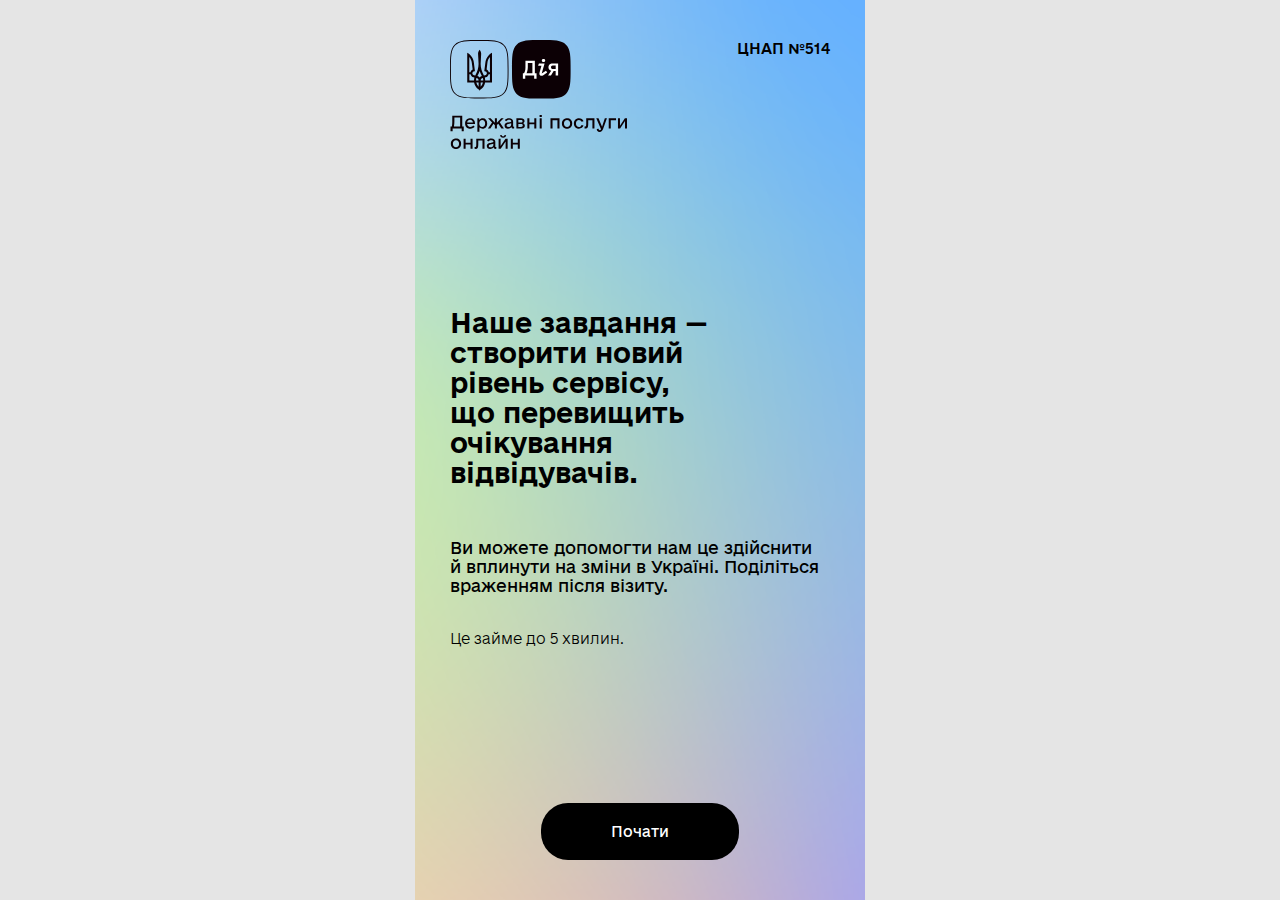
==== commit a0537dd0: "add name of office" ====
--- a/index.html
+++ b/index.html
@@ -7,7 +7,7 @@
     <title>Дія: Державні послуги онлайн</title>
 
     <link rel="stylesheet" href="./font/e-Ukraine/stylesheet.css">
-    <link rel="stylesheet" href="./css/style.css?477453453">
+    <link rel="stylesheet" href="./css/style.css?65347347">
 
     <script src="./js/jquery-3.4.0.min.js"></script>
 </head>
@@ -16,6 +16,9 @@
         <div class="page-inner start-page">
             <div class="logo">
                 <img src="./img/logo.svg?567890" alt="Logo">
+            </div>
+            <div class="office-name">
+                ЦНАП №514
             </div>
             <div class="text-block">
                 <div class="top-text">
--- a/css/style.css
+++ b/css/style.css
@@ -90,7 +90,7 @@
   width: 100%;
   height: 100%;
   overflow-y: auto;
-  padding: 40px 35px 20px;
+  padding: 40px 35px;
 }
 
 .page-wrapper .logo {
@@ -99,6 +99,17 @@
 
 .page-wrapper .logo img {
   width: 100%;
+}
+
+.page-wrapper .office-name {
+  font-family: "e-Ukraine", Helvetica, Arial;
+  font-size: 14px;
+  line-height: 18px;
+  white-space: nowrap;
+  font-weight: 500;
+  position: absolute;
+  top: 40px;
+  right: 35px;
 }
 
 .page-wrapper .start-page,
@@ -217,6 +228,7 @@
       -ms-flex-pack: justify;
           justify-content: space-between;
   width: 100%;
+  padding-top: 30px;
 }
 
 .page-wrapper .last-page .footer .btns-app a {
@@ -298,7 +310,8 @@
           justify-content: center;
 }
 
-.page-wrapper .survey-content .contact-list.owl-carousel {
+.page-wrapper .survey-content .contact-list.owl-carousel,
+.page-wrapper .survey-content .questions-list.owl-carousel {
   -webkit-box-flex: 1;
   -webkit-flex: 1 0 auto;
       -ms-flex: 1 0 auto;
@@ -309,7 +322,8 @@
   display: flex;
 }
 
-.page-wrapper .survey-content .contact-list.owl-carousel.owl-carousel .question-wrap {
+.page-wrapper .survey-content .contact-list.owl-carousel.owl-carousel .question-wrap,
+.page-wrapper .survey-content .questions-list.owl-carousel.owl-carousel .question-wrap {
   max-width: 100%;
   display: -webkit-box;
   display: -webkit-flex;
@@ -329,10 +343,15 @@
       -ms-flex-pack: center;
           justify-content: center;
   position: relative;
+}
+
+.page-wrapper .survey-content .contact-list.owl-carousel.owl-carousel .question-wrap.pd80,
+.page-wrapper .survey-content .questions-list.owl-carousel.owl-carousel .question-wrap.pd80 {
   padding-bottom: 80px;
 }
 
-.page-wrapper .survey-content .contact-list.owl-carousel.owl-carousel .question-wrap .btn-wrap {
+.page-wrapper .survey-content .contact-list.owl-carousel.owl-carousel .question-wrap .btn-wrap,
+.page-wrapper .survey-content .questions-list.owl-carousel.owl-carousel .question-wrap .btn-wrap {
   position: absolute;
   bottom: 0px;
   left: 0px;
@@ -354,6 +373,7 @@
 
 .page-wrapper .survey-content .owl-item.active {
   height: 100% !important;
+  opacity: 1;
 }
 
 .page-wrapper .survey-content .owl-item {
@@ -366,6 +386,7 @@
   display: -ms-flexbox;
   display: flex;
   height: 100%;
+  opacity: 0;
 }
 
 .page-wrapper .survey-content .question-wrap {
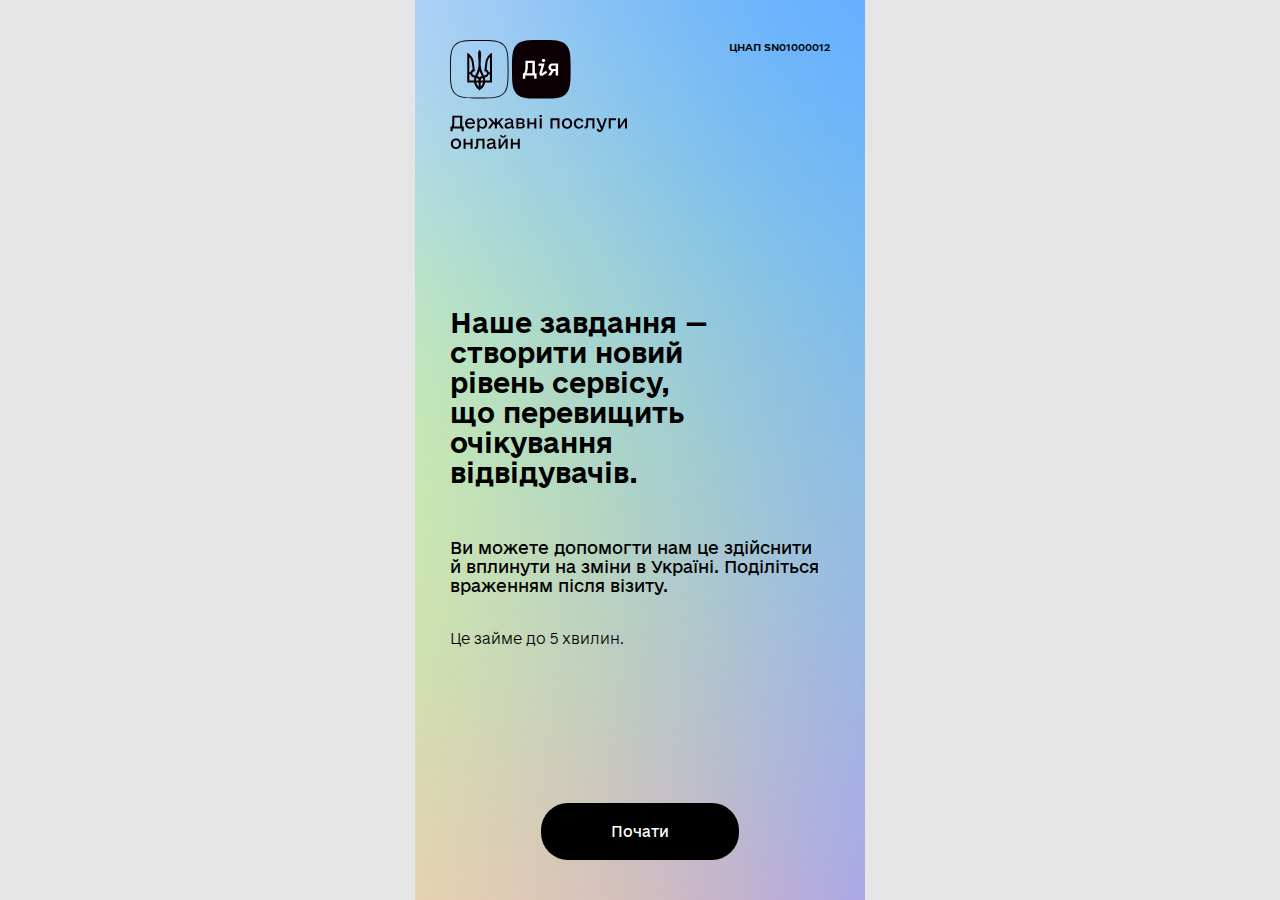
==== commit 2054d49c: "add new number of office" ====
--- a/index.html
+++ b/index.html
@@ -18,7 +18,7 @@
                 <img src="./img/logo.svg?567890" alt="Logo">
             </div>
             <div class="office-name">
-                ЦНАП №514
+                ЦНАП SN01000012
             </div>
             <div class="text-block">
                 <div class="top-text">
--- a/css/style.css
+++ b/css/style.css
@@ -103,8 +103,8 @@
 
 .page-wrapper .office-name {
   font-family: "e-Ukraine", Helvetica, Arial;
-  font-size: 14px;
-  line-height: 18px;
+  font-size: 10px;
+  line-height: 14px;
   white-space: nowrap;
   font-weight: 500;
   position: absolute;
